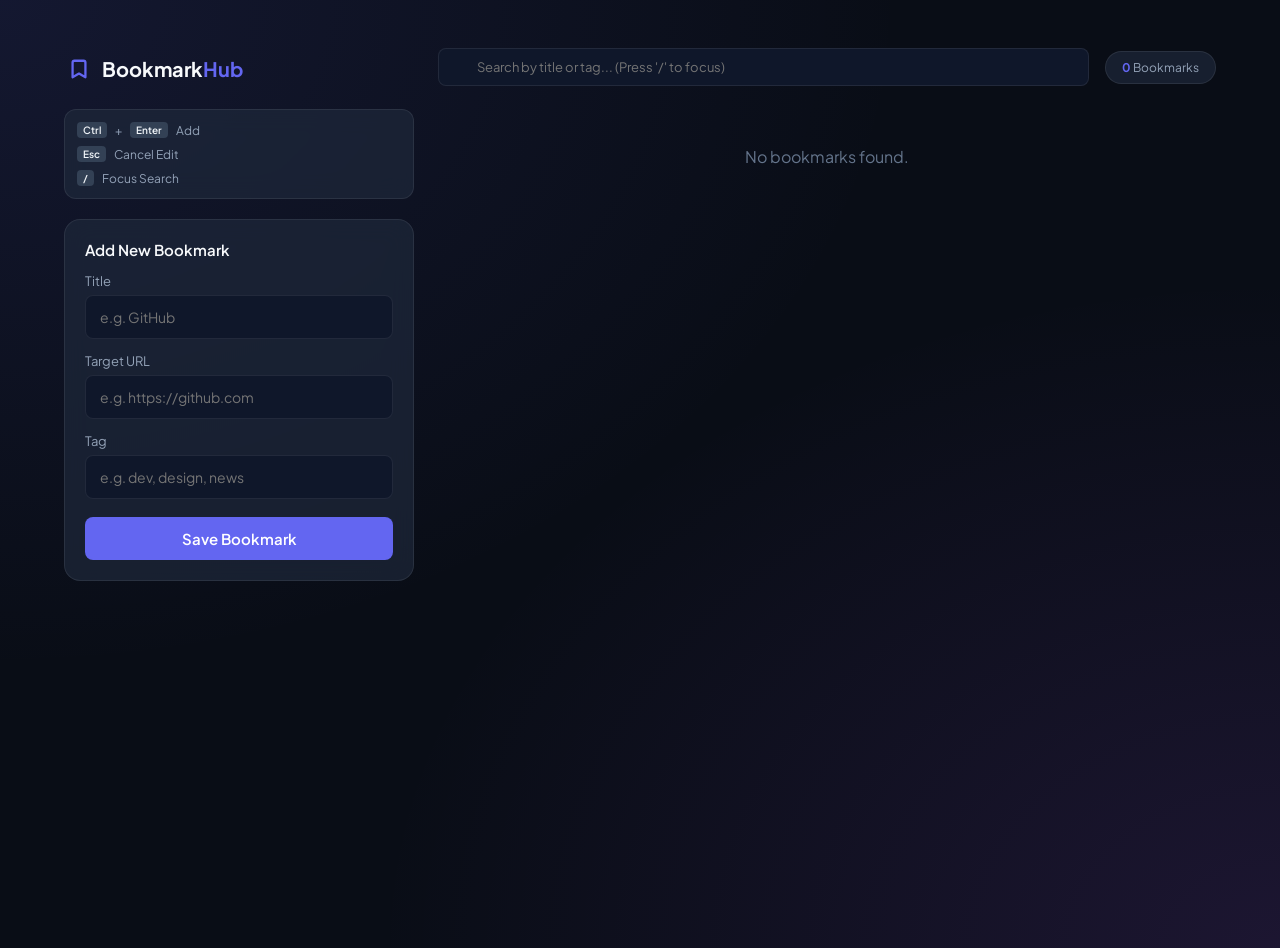
==== index.html @ 32ecde4f "Rename BookMark.html to index.html" ====
<!DOCTYPE html>
<html lang="en">
<head>
    <meta charset="UTF-8">
    <meta name="viewport" content="width=device-width, initial-scale=1.0">
    <title>Bookmark Hub</title>
    <link href="https://fonts.googleapis.com/css2?family=Plus+Jakarta+Sans:wght@400;500;600;700&display=swap" rel="stylesheet">
    <link rel="stylesheet" href="BookMark.css">
</head>
<body>

    <div class="app-layout">
        <!-- Sidebar / Form Area -->
        <aside class="sidebar">
            <div class="brand">
                <svg width="22" height="22" viewBox="0 0 24 24" fill="none" stroke="#6366f1" stroke-width="2.5" stroke-linecap="round" stroke-linejoin="round"><path d="m19 21-7-4-7 4V5a2 2 0 0 1 2-2h10a2 2 0 0 1 2 2v16z"/></svg>
                <h2>Bookmark<span>Hub</span></h2>
            </div>

            <div class="shortcuts-card">
                <div class="shortcut-item"><kbd>Ctrl</kbd> + <kbd>Enter</kbd> <span>Add</span></div>
                <div class="shortcut-item"><kbd>Esc</kbd> <span>Cancel Edit</span></div>
                <div class="shortcut-item"><kbd>/</kbd> <span>Focus Search</span></div>
            </div>

            <form id="bookmarkForm" class="form-card" onsubmit="event.preventDefault();">
                <h3 id="formTitle">Add New Bookmark</h3>
                
                <div class="input-group">
                    <label>Title</label>
                    <input type="text" id="titleInput" placeholder="e.g. GitHub" required>
                </div>

                <div class="input-group">
                    <label>Target URL</label>
                    <input type="url" id="urlInput" placeholder="e.g. https://github.com" required>
                </div>

                <div class="input-group">
                    <label>Tag</label>
                    <input type="text" id="tagInput" placeholder="e.g. dev, design, news">
                </div>

                <div class="form-actions">
                    <button type="button" id="saveBtn" class="btn-primary">
                        <span id="saveBtnText">Save Bookmark</span>
                    </button>
                    <button type="button" id="cancelBtn" class="btn-secondary hidden">Cancel</button>
                </div>
            </form>
        </aside>

        <!-- Main Content Area -->
        <main class="main-content">
            <!-- Top Dashboard Bar -->
            <header class="top-bar">
                <div class="search-box">
                    <input type="text" id="searchInput" placeholder="Search by title or tag... (Press '/' to focus)">
                </div>
                <div class="stats-badge">
                    <span id="countBadge">0</span> Bookmarks
                </div>
            </header>

            <!-- Cards Grid -->
            <div id="bookmarkList" class="card-grid"></div>
        </main>
    </div>

    <script src="BookMark.js"></script>
</body>
</html>
<!-- update -->
---- BookMark.css ----
:root {
    --bg-body: #0f172a;
    --panel-bg: rgba(30, 41, 59, 0.7);
    --panel-border: rgba(255, 255, 255, 0.08);
    --primary: #6366f1;
    --primary-hover: #4f46e5;
    --text-main: #f8fafc;
    --text-muted: #94a3b8;
    --accent-tag: rgba(99, 102, 241, 0.15);
}

* {
    box-sizing: border-box;
    margin: 0;
    padding: 0;
    font-family: 'Plus Jakarta Sans', sans-serif;
}

body {
    background: #090d16;
    background-image: 
        radial-gradient(at 0% 0%, rgba(99, 102, 241, 0.12) 0px, transparent 50%),
        radial-gradient(at 100% 100%, rgba(168, 85, 247, 0.12) 0px, transparent 50%);
    color: var(--text-main);
    min-height: 100vh;
    padding: 24px;
}

.app-layout {
    max-width: 1200px;
    margin: 0 auto;
    display: grid;
    grid-template-columns: 350px 1fr;
    gap: 24px;
    padding: 24px;
    min-height: 100vh;
}

/* Sidebar */
.sidebar {
    display: flex;
    flex-direction: column;
    gap: 20px;
    flex-shrink: 0;
    width: 350px;
}

.brand {
    display: flex;
    align-items: center;
    gap: 12px;
    padding: 8px 4px;
}

.brand-icon {
    font-size: 22px;
    color: var(--primary);
}

.brand h2 {
    font-size: 20px;
    font-weight: 700;
}

.brand span {
    color: var(--primary);
}

.shortcuts-card {
    background: var(--panel-bg);
    border: 1px solid var(--panel-border);
    backdrop-filter: blur(12px);
    border-radius: 12px;
    padding: 12px;
    display: flex;
    flex-direction: column;
    gap: 8px;
}

.shortcut-item {
    font-size: 12px;
    color: var(--text-muted);
    display: flex;
    align-items: center;
    gap: 8px;
}

kbd {
    background: #334155;
    color: #f1f5f9;
    padding: 2px 6px;
    border-radius: 4px;
    font-size: 10px;
    font-weight: 600;
}

.form-card {
    background: var(--panel-bg);
    border: 1px solid var(--panel-border);
    backdrop-filter: blur(12px);
    border-radius: 16px;
    padding: 20px;
    display: flex;
    flex-direction: column;
    gap: 14px;
}

.form-card h3 {
    font-size: 15px;
    font-weight: 600;
}

.input-group {
    display: flex;
    flex-direction: column;
    gap: 6px;
}

.input-group label {
    font-size: 12px;
    color: var(--text-muted);
}

input {
    background: #0f172a;
    border: 1px solid var(--panel-border);
    padding: 10px 12px;
    border-radius: 8px;
    color: white;
    font-size: 13px;
    outline: none;
    transition: all 0.2s;
}

input:focus {
    border-color: var(--primary);
    box-shadow: 0 0 0 3px rgba(99, 102, 241, 0.2);
}

.form-actions {
    display: flex;
    gap: 8px;
    margin-top: 4px;
}

button {
    border: none;
    padding: 10px 14px;
    border-radius: 8px;
    font-size: 13px;
    font-weight: 600;
    cursor: pointer;
    transition: all 0.2s;
    display: inline-flex;
    align-items: center;
    justify-content: center;
    gap: 6px;
}

.btn-primary {
    background: var(--primary);
    color: white;
    width: 100%;
}

.btn-primary:hover {
    background: var(--primary-hover);
}

.btn-secondary {
    background: #334155;
    color: white;
}

.hidden { display: none; }

/* Main Area */
.main-content {
    display: flex;
    flex-direction: column;
    gap: 20px;
}

.top-bar {
    display: flex;
    align-items: center;
    justify-content: space-between;
    gap: 16px;
}

.search-box {
    position: relative;
    flex: 1;
}

.search-icon {
    position: absolute;
    left: 14px;
    top: 50%;
    transform: translateY(-50%);
    color: var(--text-muted);
    font-size: 14px;
}

.search-box input {
    width: 100%;
    padding-left: 38px;
}

.stats-badge {
    background: var(--panel-bg);
    border: 1px solid var(--panel-border);
    padding: 8px 16px;
    border-radius: 30px;
    font-size: 12px;
    color: var(--text-muted);
}

.stats-badge span {
    color: var(--primary);
    font-weight: 700;
}

/* Card Grid */
.card-grid {
    display: grid;
    grid-template-columns: repeat(auto-fill, minmax(240px, 1fr));
    gap: 16px;
}

.card {
    background: var(--panel-bg);
    border: 1px solid var(--panel-border);
    backdrop-filter: blur(12px);
    border-radius: 14px;
    padding: 16px;
    display: flex;
    flex-direction: column;
    justify-content: space-between;
    gap: 12px;
    transition: all 0.25s ease;
}

.card:hover {
    transform: translateY(-3px);
    border-color: rgba(99, 102, 241, 0.4);
    box-shadow: 0 10px 20px rgba(0, 0, 0, 0.3);
}

.card-header h4 {
    font-size: 15px;
    font-weight: 600;
    margin-bottom: 6px;
    color: var(--text-main);
}

.tag {
    display: inline-block;
    background: var(--accent-tag);
    color: #818cf8;
    font-size: 11px;
    padding: 2px 8px;
    border-radius: 6px;
    font-weight: 600;
}

.card-actions {
    display: flex;
    gap: 6px;
    margin-top: 8px;
}

.card-actions a, .card-actions button {
    flex: 1;
    padding: 6px;
    font-size: 11px;
    border-radius: 6px;
    text-decoration: none;
}

/* تكبير الخانات والأزرار للجانب الأيسر */
.form-card input {
    padding: 12px 14px;
    font-size: 14px;
}

.form-card label {
    font-size: 13px;
}

button.btn-primary {
    padding: 12px;
    font-size: 15px;
}

.btn-visit { background: rgba(34, 197, 94, 0.15); color: #4ade80; text-align: center; }
.btn-edit { background: rgba(234, 179, 8, 0.15); color: #facc15; }
.btn-delete { background: rgba(239, 68, 68, 0.15); color: #f87171; }

@media (max-width: 768px) {
    .app-layout { grid-template-columns: 1fr; }
}
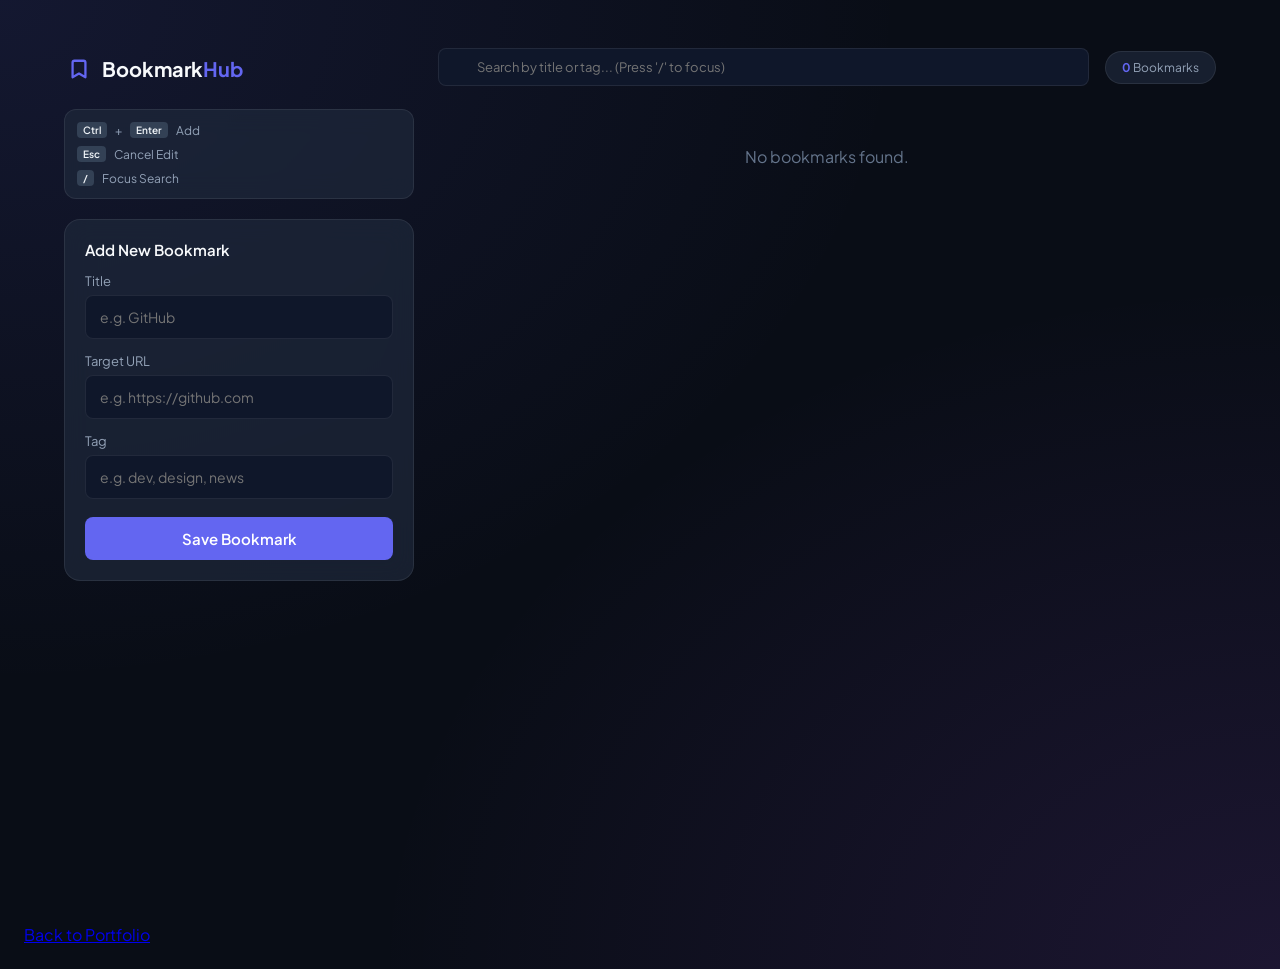
==== commit d1478463: "Remove HTML comments from index.html Removed comments for sidebar, main content area, and top dashbo" ====
--- a/index.html
+++ b/index.html
@@ -5,12 +5,11 @@
     <meta name="viewport" content="width=device-width, initial-scale=1.0">
     <title>Bookmark Hub</title>
     <link href="https://fonts.googleapis.com/css2?family=Plus+Jakarta+Sans:wght@400;500;600;700&display=swap" rel="stylesheet">
-    <link rel="stylesheet" href="BookMark.css">
+    <link rel="stylesheet" href="bookmark.css">
 </head>
 <body>
 
     <div class="app-layout">
-        <!-- Sidebar / Form Area -->
         <aside class="sidebar">
             <div class="brand">
                 <svg width="22" height="22" viewBox="0 0 24 24" fill="none" stroke="#6366f1" stroke-width="2.5" stroke-linecap="round" stroke-linejoin="round"><path d="m19 21-7-4-7 4V5a2 2 0 0 1 2-2h10a2 2 0 0 1 2 2v16z"/></svg>
@@ -50,9 +49,7 @@
             </form>
         </aside>
 
-        <!-- Main Content Area -->
         <main class="main-content">
-            <!-- Top Dashboard Bar -->
             <header class="top-bar">
                 <div class="search-box">
                     <input type="text" id="searchInput" placeholder="Search by title or tag... (Press '/' to focus)">
@@ -62,12 +59,11 @@
                 </div>
             </header>
 
-            <!-- Cards Grid -->
             <div id="bookmarkList" class="card-grid"></div>
         </main>
     </div>
 
-    <script src="BookMark.js"></script>
+    <script src="bookmark.js"></script>
+     <a href="https://mariam-mousa223.github.io/Portfolio/" class="back-link">Back to Portfolio</a>
 </body>
 </html>
-<!-- update -->
--- a/bookmark.css
+++ b/bookmark.css
@@ -0,0 +1,302 @@
+:root {
+    --bg-body: #0f172a;
+    --panel-bg: rgba(30, 41, 59, 0.7);
+    --panel-border: rgba(255, 255, 255, 0.08);
+    --primary: #6366f1;
+    --primary-hover: #4f46e5;
+    --text-main: #f8fafc;
+    --text-muted: #94a3b8;
+    --accent-tag: rgba(99, 102, 241, 0.15);
+}
+
+* {
+    box-sizing: border-box;
+    margin: 0;
+    padding: 0;
+    font-family: 'Plus Jakarta Sans', sans-serif;
+}
+
+body {
+    background: #090d16;
+    background-image: 
+        radial-gradient(at 0% 0%, rgba(99, 102, 241, 0.12) 0px, transparent 50%),
+        radial-gradient(at 100% 100%, rgba(168, 85, 247, 0.12) 0px, transparent 50%);
+    color: var(--text-main);
+    min-height: 100vh;
+    padding: 24px;
+}
+
+.app-layout {
+    max-width: 1200px;
+    margin: 0 auto;
+    display: grid;
+    grid-template-columns: 350px 1fr;
+    gap: 24px;
+    padding: 24px;
+    min-height: 100vh;
+}
+
+/* Sidebar */
+.sidebar {
+    display: flex;
+    flex-direction: column;
+    gap: 20px;
+    flex-shrink: 0;
+    width: 350px;
+}
+
+.brand {
+    display: flex;
+    align-items: center;
+    gap: 12px;
+    padding: 8px 4px;
+}
+
+.brand-icon {
+    font-size: 22px;
+    color: var(--primary);
+}
+
+.brand h2 {
+    font-size: 20px;
+    font-weight: 700;
+}
+
+.brand span {
+    color: var(--primary);
+}
+
+.shortcuts-card {
+    background: var(--panel-bg);
+    border: 1px solid var(--panel-border);
+    backdrop-filter: blur(12px);
+    border-radius: 12px;
+    padding: 12px;
+    display: flex;
+    flex-direction: column;
+    gap: 8px;
+}
+
+.shortcut-item {
+    font-size: 12px;
+    color: var(--text-muted);
+    display: flex;
+    align-items: center;
+    gap: 8px;
+}
+
+kbd {
+    background: #334155;
+    color: #f1f5f9;
+    padding: 2px 6px;
+    border-radius: 4px;
+    font-size: 10px;
+    font-weight: 600;
+}
+
+.form-card {
+    background: var(--panel-bg);
+    border: 1px solid var(--panel-border);
+    backdrop-filter: blur(12px);
+    border-radius: 16px;
+    padding: 20px;
+    display: flex;
+    flex-direction: column;
+    gap: 14px;
+}
+
+.form-card h3 {
+    font-size: 15px;
+    font-weight: 600;
+}
+
+.input-group {
+    display: flex;
+    flex-direction: column;
+    gap: 6px;
+}
+
+.input-group label {
+    font-size: 12px;
+    color: var(--text-muted);
+}
+
+input {
+    background: #0f172a;
+    border: 1px solid var(--panel-border);
+    padding: 10px 12px;
+    border-radius: 8px;
+    color: white;
+    font-size: 13px;
+    outline: none;
+    transition: all 0.2s;
+}
+
+input:focus {
+    border-color: var(--primary);
+    box-shadow: 0 0 0 3px rgba(99, 102, 241, 0.2);
+}
+
+.form-actions {
+    display: flex;
+    gap: 8px;
+    margin-top: 4px;
+}
+
+button {
+    border: none;
+    padding: 10px 14px;
+    border-radius: 8px;
+    font-size: 13px;
+    font-weight: 600;
+    cursor: pointer;
+    transition: all 0.2s;
+    display: inline-flex;
+    align-items: center;
+    justify-content: center;
+    gap: 6px;
+}
+
+.btn-primary {
+    background: var(--primary);
+    color: white;
+    width: 100%;
+}
+
+.btn-primary:hover {
+    background: var(--primary-hover);
+}
+
+.btn-secondary {
+    background: #334155;
+    color: white;
+}
+
+.hidden { display: none; }
+
+/* Main Area */
+.main-content {
+    display: flex;
+    flex-direction: column;
+    gap: 20px;
+}
+
+.top-bar {
+    display: flex;
+    align-items: center;
+    justify-content: space-between;
+    gap: 16px;
+}
+
+.search-box {
+    position: relative;
+    flex: 1;
+}
+
+.search-icon {
+    position: absolute;
+    left: 14px;
+    top: 50%;
+    transform: translateY(-50%);
+    color: var(--text-muted);
+    font-size: 14px;
+}
+
+.search-box input {
+    width: 100%;
+    padding-left: 38px;
+}
+
+.stats-badge {
+    background: var(--panel-bg);
+    border: 1px solid var(--panel-border);
+    padding: 8px 16px;
+    border-radius: 30px;
+    font-size: 12px;
+    color: var(--text-muted);
+}
+
+.stats-badge span {
+    color: var(--primary);
+    font-weight: 700;
+}
+
+/* Card Grid */
+.card-grid {
+    display: grid;
+    grid-template-columns: repeat(auto-fill, minmax(240px, 1fr));
+    gap: 16px;
+}
+
+.card {
+    background: var(--panel-bg);
+    border: 1px solid var(--panel-border);
+    backdrop-filter: blur(12px);
+    border-radius: 14px;
+    padding: 16px;
+    display: flex;
+    flex-direction: column;
+    justify-content: space-between;
+    gap: 12px;
+    transition: all 0.25s ease;
+}
+
+.card:hover {
+    transform: translateY(-3px);
+    border-color: rgba(99, 102, 241, 0.4);
+    box-shadow: 0 10px 20px rgba(0, 0, 0, 0.3);
+}
+
+.card-header h4 {
+    font-size: 15px;
+    font-weight: 600;
+    margin-bottom: 6px;
+    color: var(--text-main);
+}
+
+.tag {
+    display: inline-block;
+    background: var(--accent-tag);
+    color: #818cf8;
+    font-size: 11px;
+    padding: 2px 8px;
+    border-radius: 6px;
+    font-weight: 600;
+}
+
+.card-actions {
+    display: flex;
+    gap: 6px;
+    margin-top: 8px;
+}
+
+.card-actions a, .card-actions button {
+    flex: 1;
+    padding: 6px;
+    font-size: 11px;
+    border-radius: 6px;
+    text-decoration: none;
+}
+
+/* تكبير الخانات والأزرار للجانب الأيسر */
+.form-card input {
+    padding: 12px 14px;
+    font-size: 14px;
+}
+
+.form-card label {
+    font-size: 13px;
+}
+
+button.btn-primary {
+    padding: 12px;
+    font-size: 15px;
+}
+
+.btn-visit { background: rgba(34, 197, 94, 0.15); color: #4ade80; text-align: center; }
+.btn-edit { background: rgba(234, 179, 8, 0.15); color: #facc15; }
+.btn-delete { background: rgba(239, 68, 68, 0.15); color: #f87171; }
+
+@media (max-width: 768px) {
+    .app-layout { grid-template-columns: 1fr; }
+}
